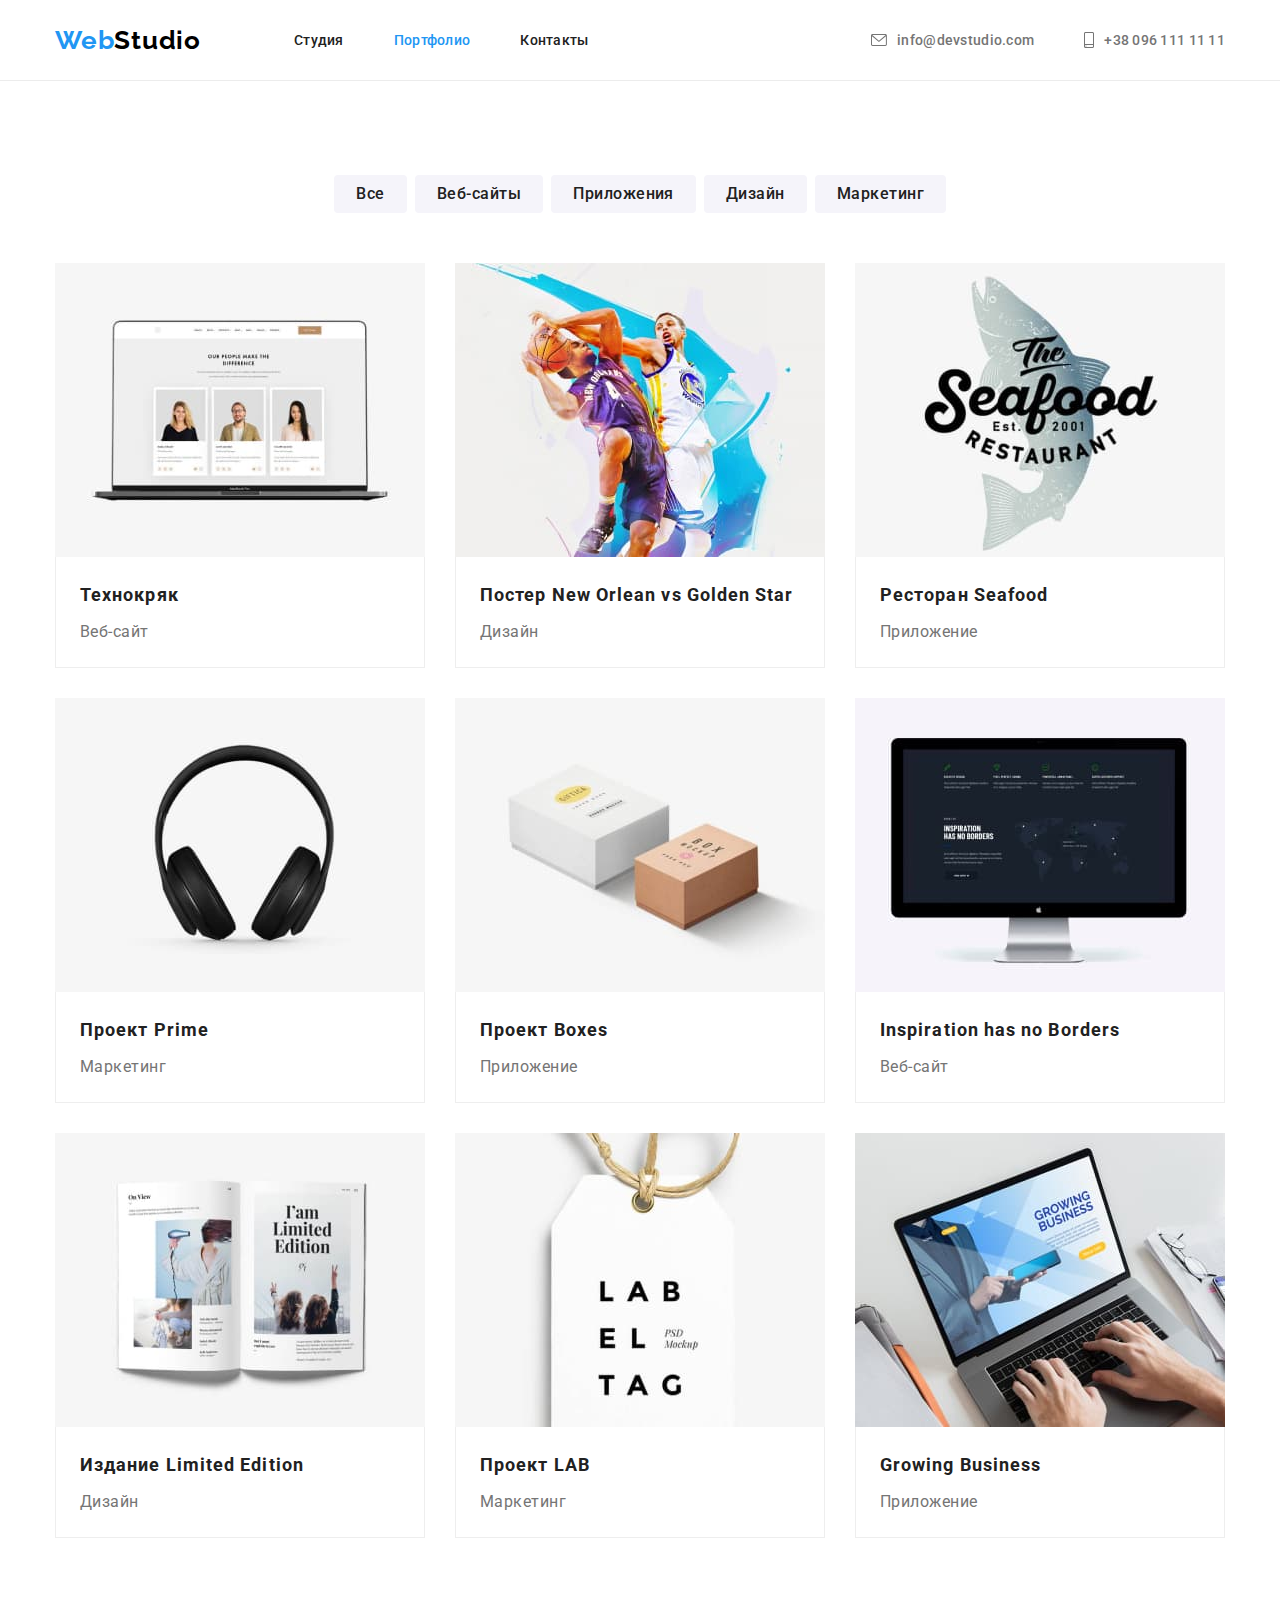
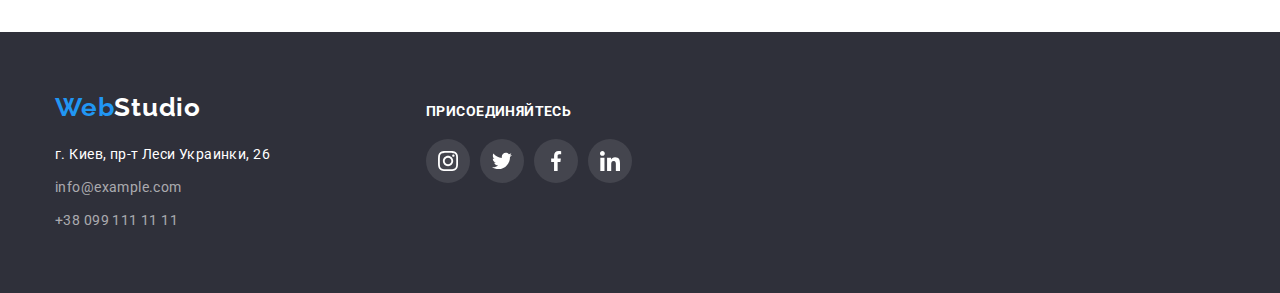
==== portfolio.html @ 88329f33 "клонрует предыдущую работу" ====
<!DOCTYPE html>
<html lang="ru">
  <head>
    <meta charset="UTF-8" />
    <meta name="viewport" content="width=device-width, initial-scale=1.0" />
    <title>WebStudio</title>
    <link rel="preconnect" href="https://fonts.gstatic.com" />
    <link
      rel="stylesheet"
      href="https://cdnjs.cloudflare.com/ajax/libs/modern-normalize/1.0.0/modern-normalize.min.css"
    />
    <link
      href="https://fonts.googleapis.com/css2?family=Raleway:wght@700&family=Roboto:wght@400;500;700;900&display=swap"
      rel="stylesheet"
    />
    <link rel="stylesheet" href="./css/styles.css" />
  </head>
  <body>
      <header class="header">
      <div class="container">
        <nav class="header-nav">
          <a
            class="link logo logo-header"
            href="index.html"
            aria-label="логотип сайта"
            ><span class="logo-accent">Web</span>Studio
          </a>
          <ul class="list header-nav-list">
            <li class="header-nav-item">
              <a class="link header-nav-link " href="index.html"
                >Студия</a
              >
            </li>
            <li class="header-nav-item">
              <a class="link header-nav-link current" href="portfolio.html"
                >Портфолио</a
              >
            </li>
            <li class="header-nav-item">
              <a class="link header-nav-link" href="#">Контакты</a>
            </li>
          </ul>
        </nav>
        <address class="header-address-wrapper">
          <a class="link header-address" href="mailto:info@devstudio.com">
            <svg class="header-icon" width="16" height="12">
              <use href="./images/sprite.svg#icon-envelope"></use>
            </svg>
            info@devstudio.com
          </a>
          <a class="link header-address" href="tel:+380961111111">
            <svg class="header-icon" width="10" height="16">
              <use href="./images/sprite.svg#icon-smartphone"></use>
            </svg>
            +38 096 111 11 11</a
          >
        </address>
      </div>
    </header>

    <main>
      <section class="portfolio">
        <div class="container">
          <!-- скрытый заголовок компании -->
          <h1 class="visually-hidden">Портфолио компании</h1>
          <ul class="list portfolio-list-btn">
            <li class="portfolio-item-btn">
              <button class="portfolio-btn" type="button">Все</button>
            </li>
            <li class="portfolio-item-btn">
              <button class="portfolio-btn" type="button">Веб-сайты</button>
            </li>
            <li class="portfolio-item-btn">
              <button class="portfolio-btn" type="button">Приложения</button>
            </li>
            <li class="portfolio-item-btn">
              <button class="portfolio-btn" type="button">Дизайн</button>
            </li>
            <li class="portfolio-item-btn">
              <button class="portfolio-btn" type="button">Маркетинг</button>
            </li>
          </ul>
          <ul class="list portfolio-list-cards">
            <li class="portfolio-item-card">
              <a class="link portfolio-link-card" href="#"
                ><img
                  src="./images/portfolio/portfolio-img-1.jpg"
                  alt="рабочий пример"
                  width="370"
                  height="294"
                />
               <div class="wrapper-card-description">
                  <h2 class="portfolio-title">Технокряк</h2>
                <p class="portfolio-text">Веб-сайт</p></a>
               </div>
              
            </li>
            <li class="portfolio-item-card">
              <a class="link portfolio-link-card" href="#"
                ><img
                  src="./images/portfolio/portfolio-img-2.jpg"
                  alt="рабочий пример"
                  width="370"
                  height="294"
                />
                <div class="wrapper-card-description"> <h2 class="portfolio-title">Постер New Orlean vs Golden Star
                </h2>
                <p class="portfolio-text">Дизайн</p></a
              ></div>
      
               
            </li>
            <li class="portfolio-item-card">
              <a class="link portfolio-link-card" href="#"
                ><img
                  src="./images/portfolio/portfolio-img-3.jpg"
                  alt="рабочий пример"
                  width="370"
                  height="294"
                />
                <div class="wrapper-card-description">
                   <h2 class="portfolio-title">Ресторан Seafood</h2>
                <p class="portfolio-text">Приложение</p></a
              >
                </div>
               
            </li>
            <li class="portfolio-item-card">
              <a class="link portfolio-link-card" href="#"
                ><img
                  src="./images/portfolio/portfolio-img-4.jpg"
                  alt="рабочий пример"
                  width="370"
                  height="294"
                />
                <div class="wrapper-card-description">
                   <h2 class="portfolio-title">Проект Prime</h2>
                <p class="portfolio-text">Маркетинг</p></a
              >
                </div>
               
            </li>
            <li class="portfolio-item-card">
              <a class="link portfolio-link-card" href="#"
                ><img
                  src="./images/portfolio/portfolio-img-5.jpg"
                  alt="рабочий пример"
                  width="370"
                  height="294"
                />
                <div class="wrapper-card-description">
                   <h2 class="portfolio-title">Проект Boxes</h2>
                <p class="portfolio-text">Приложение</p></a
              >
                </div>
               
            </li>
            <li class="portfolio-item-card">
              <a class="link portfolio-link-card" href="#"
                ><img
                  src="./images/portfolio/portfolio-img-6.jpg"
                  alt="рабочий пример"
                  width="370"
                  height="294"
                />
                <div class="wrapper-card-description"> <h2 class="portfolio-title" lang="en">
                  Inspiration has no Borders
                </h2>
                <p class="portfolio-text">Веб-сайт</p></a
              ></div>
               
            </li>
            <li class="portfolio-item-card">
              <a class="link portfolio-link-card" href="#"
                ><img
                  src="./images/portfolio/portfolio-img-7.jpg"
                  alt="рабочий пример"
                  width="370"
                  height="294"
                />
                <div class="wrapper-card-description">
                   <h2 class="portfolio-title">Издание Limited Edition</h2>
                <p class="portfolio-text">Дизайн</p></a
              >
                </div>
               
            </li>
            <li class="portfolio-item-card">
              <a class="link portfolio-link-card" href="#"
                ><img
                  src="./images/portfolio/portfolio-img-8.jpg"
                  alt="рабочий пример"
                  width="370"
                  height="294"
                />
                <div class="wrapper-card-description">
                   <h2 class="portfolio-title">Проект LAB</h2>
                <p class="portfolio-text">Маркетинг</p></a
              >
                </div>
               
            </li>
            <li class="portfolio-item-card">
              <a class="link portfolio-link-card" href="#"
                ><img
                  src="./images/portfolio/portfolio-img-9.jpg"
                  alt="рабочий пример"
                  width="370"
                  height="294"
                />
                <div class="wrapper-card-description"> <h2 class="portfolio-title" lang="en">Growing Business</h2>
                <p class="portfolio-text">Приложение</p></a
              ></div>
               
            </li>
          </ul>
        </div>
      </section>
    </main>
 <footer class="footer">
      <div class="container">
        <div class="footer-wrapper">
          <div class="footer-address-wrapper">
            <a
              class="link logo logo-footer f"
              href="index.html"
              aria-label="логотип сайта"
              ><span class="logo-accent">Web</span>Studio</a
            >

            <address>
              <p class="footer-text-address">г. Киев, пр-т Леси Украинки, 26</p>
              <a class="link footer-address" href="mailto:info@example.com"
                >info@example.com</a
              >
              <a class="link footer-address" href="tel:+380991111111"
                >+38 099 111 11 11</a
              >
            </address>
          </div>
          <div class="footer-social-wrapper">
            <b class="call-to-action">присоединяйтесь</b>
            <ul class="list footer-social-list">
              <li class="footer-social-item">
                <a class="footer-social-link" href="" aria-label="instagram">
                  <span class="visually-hidden">instagram</span>
                  <svg class="icon-footer" width="20" height="20">
                    <use href="./images/sprite.svg#icon-instagram"></use>
                  </svg>
                </a>
              </li>
              <li class="footer-social-item">
                <a class="footer-social-link" href="" aria-label="twitter">
                   <span class="visually-hidden">twitter</span>
                  <svg class="icon-footer" width="20" height="20">
                    <use href="./images/sprite.svg#icon-twitter"></use>
                  </svg>
                </a>
              </li>
              <li class="footer-social-item">
                <a class="footer-social-link" href="" aria-label="facebook">
                   <span class="visually-hidden">facebook</span>
                  <svg class="icon-footer" width="20" height="20">
                    <use href="./images/sprite.svg#icon-facebook"></use>
                  </svg>
                </a>
              </li>
              <li class="footer-social-item">
                <a class="footer-social-link" href="" aria-label="linkedin">
                   <span class="visually-hidden">linkedin</span>
                  <svg class="icon-footer" width="20" height="20">
                    <use href="./images/sprite.svg#icon-linkedin"></use>
                  </svg>
                </a>
              </li>
            </ul>
          </div>
        </div>
      </div>
    </footer>
    </body>
</html>
---- css/styles.css ----
:root {
  --primary-text-color: #757575;
  --primary-title-color: #212121;
  --white-text-color: #ffffff;
  --accent-color: #2196f3;
  --black-logo-color: #000000;
  --white-logo-color: #ffffff;
  --primary-bg-color: #2f303a;
  --white-bg-color: #ffffff;
  --accent-bg-color: #f5f4fa;
  --accent-bg-button: #f5f4fa;
  --footer-text-accent: rgba(255, 255, 255, 0.6);
  --primary-icon-fill: #afb1b8;
}

body {
  font-family: Roboto, sans-serif;
  font-style: normal;
  background-color: var(--white-bg-color);
  color: var(--primary-text-color);
}

h1,
h2,
h3,
h4,
h5,
h6 {
  margin: 0;
}

ul,
ol {
  margin: 0;
  padding: 0;
}

p {
  margin: 0;
}

img {
  display: block;
  max-width: 100%;
  height: auto;
}

.list {
  list-style-type: none; /* Убираем маркеры */
}

.link {
  text-decoration: none;
  font-style: normal;
}
/* =============== COMPONENTS ===============*/
.container {
  width: 1200px;
  padding: 0 15px;
  margin: 0 auto;
}

.visually-hidden {
  position: absolute;
  width: 1px;
  height: 1px;
  margin: -1px;
  border: 0;
  padding: 0;

  white-space: nowrap;
  clip-path: inset(100%);
  clip: rect(0 0 0 0);
  overflow: hidden;
}

.logo-accent {
  font-family: Raleway, sans-serif;
  font-weight: 700;
  font-size: 26px;
  line-height: 0.838;
  letter-spacing: 0.03em;
  color: var(--accent-color);
}
.logo {
  font-family: Raleway;
  font-weight: 700;
  font-size: 26px;
  line-height: 1.192;
  letter-spacing: 0.03em;
}

.section-title {
  margin-bottom: 50px;

  font-weight: 700;
  font-size: 36px;
  line-height: 1.166;
  text-align: center;
  letter-spacing: 0.03em;
  color: var(--primary-title-color);
}

/* =============== END COMPONENTS ===============*/

/* =============== HEADER ===============*/

.header .container {
  display: flex;
  align-items: center;
  justify-content: space-between;
}

.header-nav {
  display: flex;
  align-items: center;
}

.header-nav-list {
  display: flex;
  align-items: center;
}

.header {
  border-bottom: 1px solid #ececec;
}

.logo-header {
  display: block;
  padding-top: 24px;
  padding-bottom: 24px;
  margin-right: 93px;

  color: var(--black-logo-color);
}

.header-nav-item:not(:last-child) {
  margin-right: 50px;
}

.header-address:not(:last-child) {
  margin-right: 50px;
}

.header-address {
  display: inline-block;
  padding-top: 32px;
  padding-bottom: 32px;
}

.header-nav-link {
  display: block;
  padding-top: 32px;
  padding-bottom: 32px;

  font-weight: 500;
  font-size: 14px;
  line-height: 1.142;
  letter-spacing: 0.02em;
  color: var(--primary-title-color);
}

.current,
.header-nav-link:hover,
.header-nav-link:focus {
  color: var(--accent-color);
}

.header-address {
  display: flex;
  align-items: center;
  justify-content: center;

  font-weight: 500;
  font-size: 14px;
  line-height: 1.142;
  letter-spacing: 0.02em;
  color: var(--primary-text-color);
}

.header-address:hover,
.header-address:focus {
  color: var(--accent-color);
}

.header-address:hover .header-icon,
.header-address:focus .header-icon {
  fill: var(--accent-color);
}

.header-icon {
  margin-right: 10px;

  fill: var(--primary-text-color);
  cursor: pointer;
}

.header-address-wrapper {
  display: flex;
  align-items: center;
  justify-content: center;
}

/* =============== END HEADER ===============*/

/* =============== HERO ===============*/
.hero {
  min-height: 600px;
  max-width: 1600px;
  margin: 0 auto;
  padding-bottom: 200px;
  padding-top: 200px;

  background-color: var(--primary-bg-color);
  background-image: linear-gradient(
      rgba(47, 48, 58, 0.4),
      rgba(47, 48, 58, 0.4)
    ),
    url(../images/hero/hero.jpg);
  background-repeat: no-repeat;
  background-size: cover;

  text-align: center;
}

.hero-title {
  max-width: 696px;
  margin-bottom: 30px;
  margin-left: auto;
  margin-right: auto;

  font-weight: 900;
  font-size: 44px;
  line-height: 1.363;
  text-align: center;
  letter-spacing: 0.06em;
  text-transform: uppercase;
  color: var(--white-text-color);
}

.hero-btn {
  min-width: 200px;
  padding: 10px 32px 10px 32px;
  border-radius: 4px;
  border: none;

  box-shadow: 0px 4px 4px rgba(0, 0, 0, 0.15);
  font-family: Roboto, sans-serif;
  font-weight: 700;
  font-size: 16px;
  line-height: 1.875;
  letter-spacing: 0.06em;
  color: var(--white-text-color);
  background-color: var(--accent-color);

  cursor: pointer;
}

/* =============== END HERO ===============*/

/* =============== SECTION BENEFITS ===============*/
.benefits {
  padding-bottom: 94px;
  padding-top: 94px;
}
.benefits-list {
  display: flex;
  justify-content: space-between;
}

.benefits-item:not(:last-child) {
  margin-right: 30px;
}

.benefits-title {
  margin-bottom: 10px;

  font-weight: 700;
  font-size: 14px;
  line-height: 1.142;
  letter-spacing: 0.03em;
  text-transform: uppercase;
  color: var(--primary-title-color);
}

.benefits-text {
  min-width: 270px;
  font-size: 14px;
  font-weight: 400;
  line-height: 1.714;
  letter-spacing: 0.03em;
}

.benefits-icon {
  padding: 25px 100px 25px 100px;
  margin-bottom: 30px;
  background-color: var(--accent-bg-color);
}
/* =============== END SECTION BENEFITS ===============*/

/* =============== SECTION SERVICES ===============*/

.list-services {
  display: flex;
  justify-content: space-between;
}

.services {
  padding-bottom: 94px;
}
/* =============== END SECTION SERVICES ===============*/

/* =============== SECTION TEAM ===============*/
.team {
  padding-bottom: 94px;
  padding-top: 94px;

  background-color: var(--accent-bg-color);
}

.team-list {
  display: flex;
  justify-content: space-between;
}

.team-img {
  margin-bottom: 30px;
}

.team-item {
  box-shadow: 0px 1px 3px rgba(0, 0, 0, 0.12), 0px 1px 1px rgba(0, 0, 0, 0.14),
    0px 2px 1px rgba(0, 0, 0, 0.2);
  border-radius: 0px 0px 4px 4px;
  background-color: var(--white-bg-color);
  padding-bottom: 30px;
}

.team-title {
  margin-bottom: 10px;
  text-align: center;

  font-weight: 500;
  font-size: 16px;
  line-height: 1.187;
  letter-spacing: 0.03em;
  color: var(--primary-title-color);
}

.team-text {
  margin-bottom: 16px;

  text-align: center;
  font-weight: 400;
  font-size: 16px;
  line-height: 1.187;
  letter-spacing: 0.03em;
}
.team-social-list {
  display: flex;
  align-items: center;
  justify-content: center;
}

.team-social-list-link {
  display: flex;
  justify-content: center;
  align-items: center;
  height: 44px;
  width: 44px;
  border-radius: 50%;
}

.team-social-list-link:hover,
.team-social-list-link:focus {
  background-color: var(--accent-color);
}

.team-social-list-link:hover .icon-team,
.team-social-list-link:focus .icon-team {
  fill: var(--white-text-color);
}

.team-social-item:not(:last-child) {
  margin-right: 10px;
}

.icon-team {
  fill: var(--primary-icon-fill);
}
/* =============== END SECTION TEAM ===============*/

/* =============== SECTION CLIENTS ===============*/

.clients {
  padding-top: 94px;
  padding-bottom: 94px;
}

.clients-list {
  display: flex;
  align-items: center;
  justify-content: space-between;
}

.clients-list-item {
  display: flex;
  justify-content: center;
  text-align: center;
}

.clients-list-link {
  display: flex;
  width: 170px;
  height: 90px;

  border: 1px solid #afb1b8;
  border-radius: 4px;
}
.clients-list-link:hover,
.clients-list-link:focus {
  border-color: var(--accent-color);
}

.icon-services {
  fill: var(--primary-icon-fill);
  margin: auto;
}

.clients-list-link:hover .icon-services,
.clients-list-link:focus .icon-services {
  fill: var(--accent-color);
}

/* =============== END SECTION CLIENTS ===============*/

/* =============== FOOTER ===============*/

.footer {
  padding-top: 60px;
  padding-bottom: 60px;

  background-color: var(--primary-bg-color);
}

.logo-footer {
  color: var(--white-logo-color);
}

.footer-text-address {
  margin-bottom: 9px;

  font-weight: 400;
  font-size: 14px;
  line-height: 1.714;
  letter-spacing: 0.03em;
  font-style: normal;
  color: var(--white-text-color);
}

.footer-address:not(:last-child) {
  margin-bottom: 9px;
}

.footer-address {
  display: block;
  font-weight: 400;
  font-size: 14px;
  line-height: 1.714;
  letter-spacing: 0.03em;
  color: var(--footer-text-accent);
}

.call-to-action {
  color: var(--white-text-color);
  font-weight: 700;
  font-size: 14px;
  line-height: 1.142;
  letter-spacing: 0.03em;
  text-transform: uppercase;
  display: inline-block;
  margin-bottom: 20px;
}
.footer-wrapper {
  display: flex;
  align-items: baseline;
}

.footer-social-link {
  display: flex;
  justify-content: center;
  align-items: center;
  width: 44px;
  height: 44px;
  background-color: rgba(255, 255, 255, 0.1);
  border-radius: 50%;
}

.footer-social-item:not(:last-child) {
  margin-right: 10px;
}

.footer-social-link:hover,
.footer-social-link:focus {
  background-color: var(--accent-color);
}

.footer-social-item {
  display: flex;
}

.footer-social-list {
  display: flex;
  align-items: center;
  justify-content: center;
}

.footer-address-wrapper {
  margin-right: 156px;
}

.icon-footer {
  fill: var(--white-text-color);
}

/* =============== END FOOTER ===============*/

/* =============== PORTFOLIO SECTION ===============*/
.portfolio {
  padding-top: 94px;
  padding-bottom: 94px;
}
.portfolio-list-btn {
  display: flex;
  justify-content: center;
  margin-bottom: 50px;
}
.portfolio-item-btn:not(:last-child) {
  margin-right: 8px;
}

.portfolio-list-cards {
  display: flex;
  flex-wrap: wrap;
  margin: -15px;
}
.portfolio-item-card {
  margin: 15px;
  width: calc((100% - 90px) / 3);
  /* width: calc((100% - 60px) / 3); техника 2 если нужен фон */
  /* .portfolio-item-card:not(:nth-child(3n)) {
  margin-right: 30px;
.portfolio-item-card:not(:nth-last-child(-n + 3)) {
  margin-bottom: 30px;
} техника 2 если нужен фон */
}

.portfolio-item-card:hover {
  box-shadow: 0px 1px 1px rgba(0, 0, 0, 0.12), 0px 4px 4px rgba(0, 0, 0, 0.06),
    1px 4px 6px rgba(0, 0, 0, 0.16);
}

.portfolio-btn {
  min-width: 73px;
  padding: 6px 22px 6px 22px;
  border: none;

  cursor: pointer;

  border-radius: 4px;

  font-family: Roboto;
  font-style: normal;
  font-weight: 500;
  font-size: 16px;
  line-height: 1.625;
  letter-spacing: 0.03em;
  color: var(--primary-title-color);
  background-color: var(--accent-bg-button);
}

.portfolio-btn:hover {
  box-shadow: 0px 3px 1px rgba(0, 0, 0, 0.1), 0px 1px 2px rgba(0, 0, 0, 0.08),
    0px 2px 2px rgba(0, 0, 0, 0.12);
}

.portfolio-btn:hover,
.portfolio-btn:focus {
  background-color: var(--accent-color);
  color: var(--white-text-color);
}

.portfolio-title {
  margin-bottom: 4px;

  font-weight: 700;
  font-size: 18px;
  line-height: 2;
  letter-spacing: 0.06em;
  color: var(--primary-title-color);
}

.portfolio-text {
  font-weight: 400;
  font-size: 16px;
  line-height: 1.875;
  letter-spacing: 0.03em;
  color: var(--primary-text-color);
}

.wrapper-card-description {
  border-left: 1px solid #eeeeee;
  border-right: 1px solid #eeeeee;
  border-bottom: 1px solid #eeeeee;
  padding: 20px 24px 20px 24px;
}
.logo-footer {
  margin-bottom: 20px;
  display: block;
}

/* =============== END PORTFOLIO SECTION ===============*/
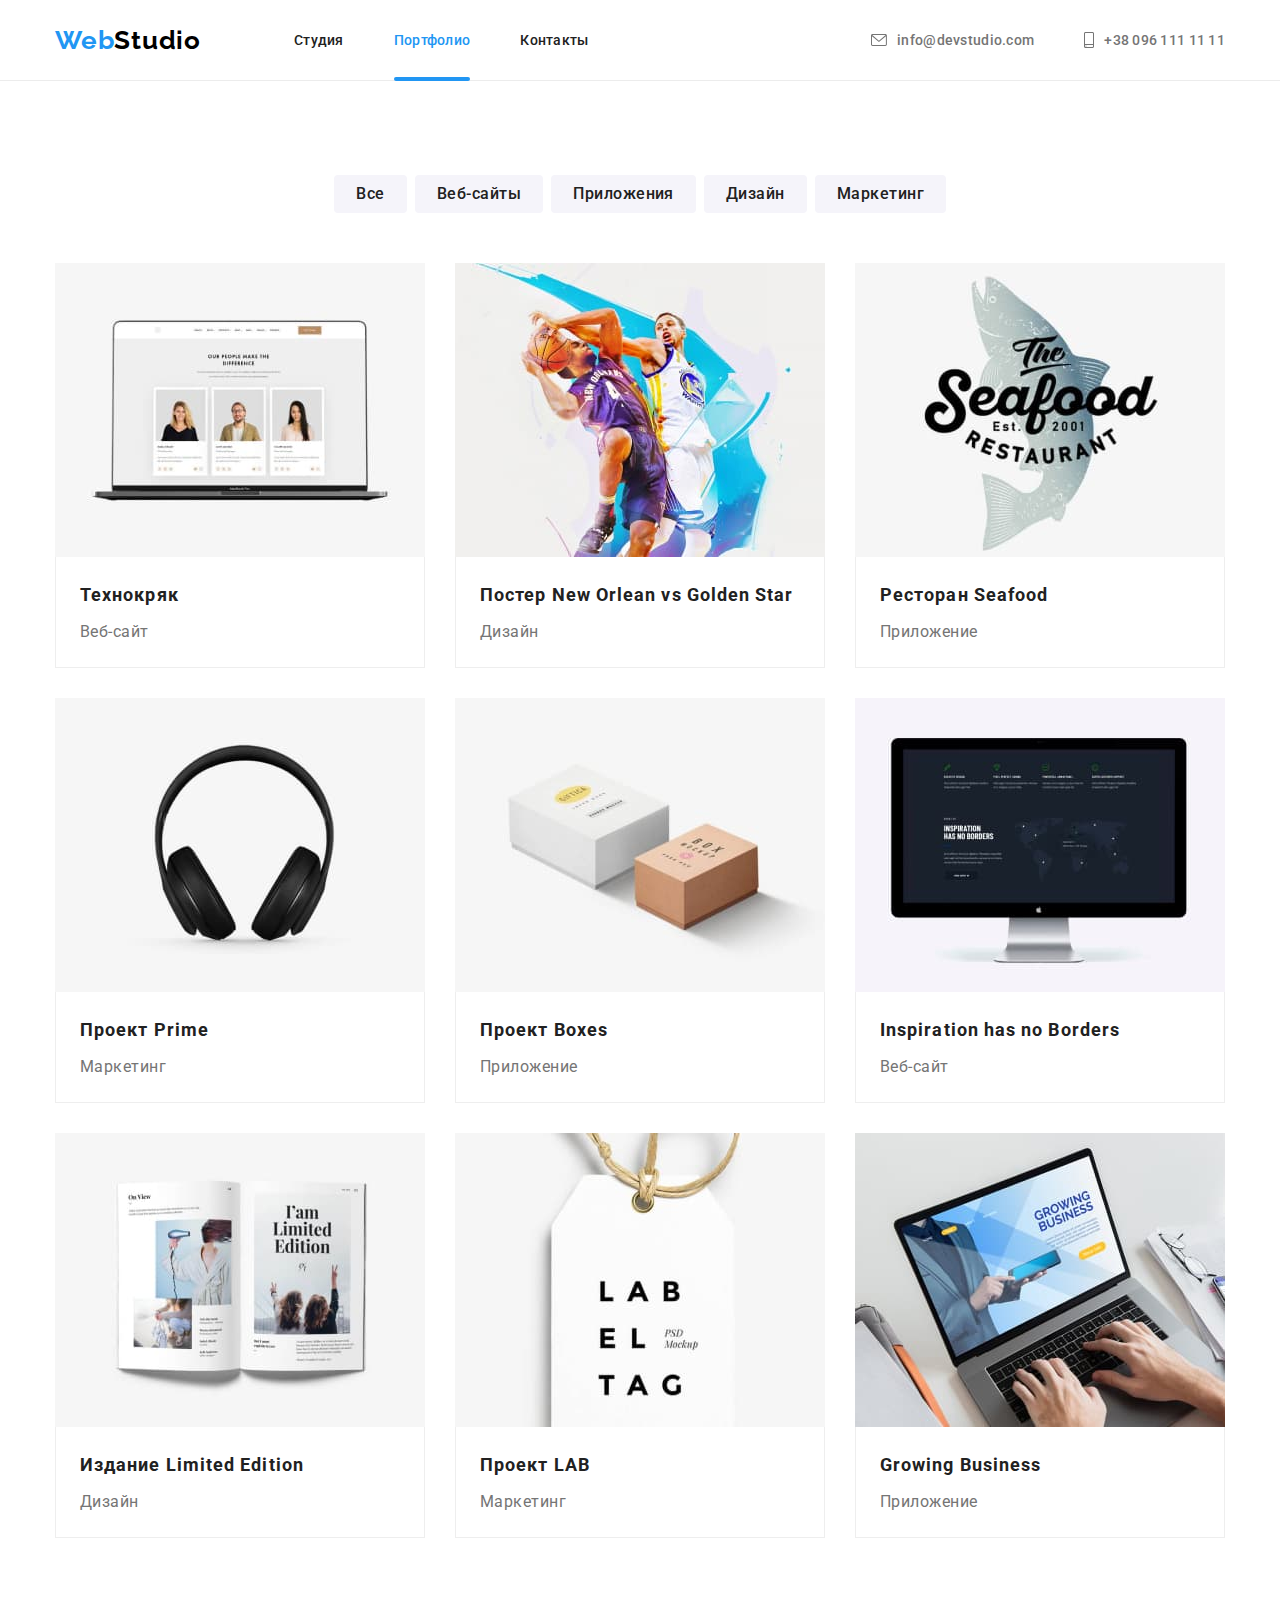
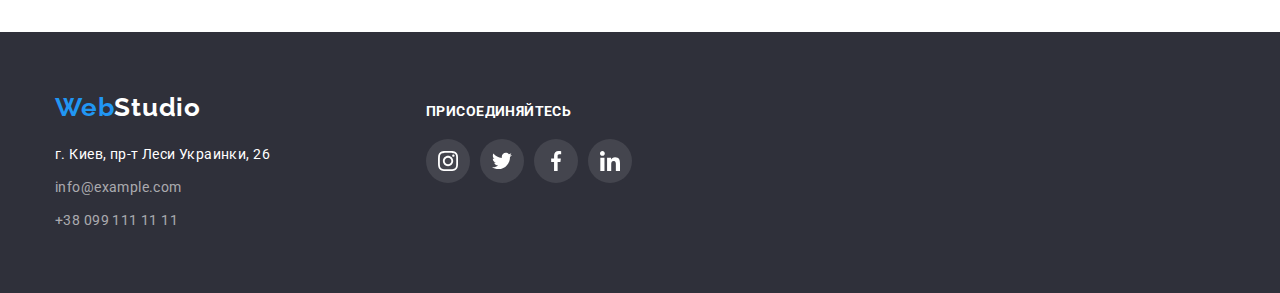
==== commit 7f1facb0: "вносит правку:вешает ховер и фокус на ссылку а не на тег li" ====
--- a/portfolio.html
+++ b/portfolio.html
@@ -16,7 +16,7 @@
     <link rel="stylesheet" href="./css/styles.css" />
   </head>
   <body>
-      <header class="header">
+    <header class="header">
       <div class="container">
         <nav class="header-nav">
           <a
@@ -27,9 +27,7 @@
           </a>
           <ul class="list header-nav-list">
             <li class="header-nav-item">
-              <a class="link header-nav-link " href="index.html"
-                >Студия</a
-              >
+              <a class="link header-nav-link" href="index.html">Студия</a>
             </li>
             <li class="header-nav-item">
               <a class="link header-nav-link current" href="portfolio.html"
@@ -82,18 +80,18 @@
           </ul>
           <ul class="list portfolio-list-cards">
             <li class="portfolio-item-card">
-              <a class="link portfolio-link-card" href="#"
+              <a class="link portfolio-link-card" href="/"
                 ><img
                   src="./images/portfolio/portfolio-img-1.jpg"
                   alt="рабочий пример"
                   width="370"
                   height="294"
                 />
-               <div class="wrapper-card-description">
+                <div class="wrapper-card-description">
                   <h2 class="portfolio-title">Технокряк</h2>
-                <p class="portfolio-text">Веб-сайт</p></a>
-               </div>
-              
+                  <p class="portfolio-text">Веб-сайт</p>
+                </div>
+              </a>
             </li>
             <li class="portfolio-item-card">
               <a class="link portfolio-link-card" href="#"
@@ -103,12 +101,13 @@
                   width="370"
                   height="294"
                 />
-                <div class="wrapper-card-description"> <h2 class="portfolio-title">Постер New Orlean vs Golden Star
-                </h2>
-                <p class="portfolio-text">Дизайн</p></a
-              ></div>
-      
-               
+                <div class="wrapper-card-description">
+                  <h2 class="portfolio-title">
+                    Постер New Orlean vs Golden Star
+                  </h2>
+                  <p class="portfolio-text">Дизайн</p>
+                </div>
+              </a>
             </li>
             <li class="portfolio-item-card">
               <a class="link portfolio-link-card" href="#"
@@ -119,11 +118,10 @@
                   height="294"
                 />
                 <div class="wrapper-card-description">
-                   <h2 class="portfolio-title">Ресторан Seafood</h2>
-                <p class="portfolio-text">Приложение</p></a
-              >
-                </div>
-               
+                  <h2 class="portfolio-title">Ресторан Seafood</h2>
+                  <p class="portfolio-text">Приложение</p>
+                </div>
+              </a>
             </li>
             <li class="portfolio-item-card">
               <a class="link portfolio-link-card" href="#"
@@ -134,11 +132,10 @@
                   height="294"
                 />
                 <div class="wrapper-card-description">
-                   <h2 class="portfolio-title">Проект Prime</h2>
-                <p class="portfolio-text">Маркетинг</p></a
-              >
-                </div>
-               
+                  <h2 class="portfolio-title">Проект Prime</h2>
+                  <p class="portfolio-text">Маркетинг</p>
+                </div></a
+              >
             </li>
             <li class="portfolio-item-card">
               <a class="link portfolio-link-card" href="#"
@@ -149,11 +146,10 @@
                   height="294"
                 />
                 <div class="wrapper-card-description">
-                   <h2 class="portfolio-title">Проект Boxes</h2>
-                <p class="portfolio-text">Приложение</p></a
-              >
-                </div>
-               
+                  <h2 class="portfolio-title">Проект Boxes</h2>
+                  <p class="portfolio-text">Приложение</p>
+                </div></a
+              >
             </li>
             <li class="portfolio-item-card">
               <a class="link portfolio-link-card" href="#"
@@ -163,12 +159,13 @@
                   width="370"
                   height="294"
                 />
-                <div class="wrapper-card-description"> <h2 class="portfolio-title" lang="en">
-                  Inspiration has no Borders
-                </h2>
-                <p class="portfolio-text">Веб-сайт</p></a
-              ></div>
-               
+                <div class="wrapper-card-description">
+                  <h2 class="portfolio-title" lang="en">
+                    Inspiration has no Borders
+                  </h2>
+                  <p class="portfolio-text">Веб-сайт</p>
+                </div></a
+              >
             </li>
             <li class="portfolio-item-card">
               <a class="link portfolio-link-card" href="#"
@@ -179,11 +176,10 @@
                   height="294"
                 />
                 <div class="wrapper-card-description">
-                   <h2 class="portfolio-title">Издание Limited Edition</h2>
-                <p class="portfolio-text">Дизайн</p></a
-              >
-                </div>
-               
+                  <h2 class="portfolio-title">Издание Limited Edition</h2>
+                  <p class="portfolio-text">Дизайн</p>
+                </div></a
+              >
             </li>
             <li class="portfolio-item-card">
               <a class="link portfolio-link-card" href="#"
@@ -194,11 +190,10 @@
                   height="294"
                 />
                 <div class="wrapper-card-description">
-                   <h2 class="portfolio-title">Проект LAB</h2>
-                <p class="portfolio-text">Маркетинг</p></a
-              >
-                </div>
-               
+                  <h2 class="portfolio-title">Проект LAB</h2>
+                  <p class="portfolio-text">Маркетинг</p>
+                </div>
+              </a>
             </li>
             <li class="portfolio-item-card">
               <a class="link portfolio-link-card" href="#"
@@ -208,16 +203,17 @@
                   width="370"
                   height="294"
                 />
-                <div class="wrapper-card-description"> <h2 class="portfolio-title" lang="en">Growing Business</h2>
-                <p class="portfolio-text">Приложение</p></a
-              ></div>
-               
+                <div class="wrapper-card-description">
+                  <h2 class="portfolio-title" lang="en">Growing Business</h2>
+                  <p class="portfolio-text">Приложение</p>
+                </div>
+              </a>
             </li>
           </ul>
         </div>
       </section>
     </main>
- <footer class="footer">
+    <footer class="footer">
       <div class="container">
         <div class="footer-wrapper">
           <div class="footer-address-wrapper">
@@ -251,7 +247,7 @@
               </li>
               <li class="footer-social-item">
                 <a class="footer-social-link" href="" aria-label="twitter">
-                   <span class="visually-hidden">twitter</span>
+                  <span class="visually-hidden">twitter</span>
                   <svg class="icon-footer" width="20" height="20">
                     <use href="./images/sprite.svg#icon-twitter"></use>
                   </svg>
@@ -259,7 +255,7 @@
               </li>
               <li class="footer-social-item">
                 <a class="footer-social-link" href="" aria-label="facebook">
-                   <span class="visually-hidden">facebook</span>
+                  <span class="visually-hidden">facebook</span>
                   <svg class="icon-footer" width="20" height="20">
                     <use href="./images/sprite.svg#icon-facebook"></use>
                   </svg>
@@ -267,7 +263,7 @@
               </li>
               <li class="footer-social-item">
                 <a class="footer-social-link" href="" aria-label="linkedin">
-                   <span class="visually-hidden">linkedin</span>
+                  <span class="visually-hidden">linkedin</span>
                   <svg class="icon-footer" width="20" height="20">
                     <use href="./images/sprite.svg#icon-linkedin"></use>
                   </svg>
@@ -278,5 +274,5 @@
         </div>
       </div>
     </footer>
-    </body>
+  </body>
 </html>
--- a/css/styles.css
+++ b/css/styles.css
@@ -11,6 +11,8 @@
   --accent-bg-button: #f5f4fa;
   --footer-text-accent: rgba(255, 255, 255, 0.6);
   --primary-icon-fill: #afb1b8;
+  --timing-function: cubic-bezier(0.4, 0, 0.2, 1);
+  --timing-duration: 1250ms;
 }
 
 body {
@@ -52,6 +54,7 @@
 .link {
   text-decoration: none;
   font-style: normal;
+  
 }
 /* =============== COMPONENTS ===============*/
 .container {
@@ -101,6 +104,21 @@
   color: var(--primary-title-color);
 }
 
+/* общие css переходы для всех классов в index у которых есть ховер и фокус  */
+.header-nav-link,
+.header-address,
+.header-icon,
+.team-social-list-link,
+.icon-team,
+.icon-services,
+.clients-list-link,
+.footer-social-link {
+  transition: color var(--timing-duration) var(--timing-function),
+    fill var(--timing-duration) var(--timing-function),
+    background-color var(--timing-duration) var(--timing-function),
+    border-color var(--timing-duration) var(--timing-function);
+}
+
 /* =============== END COMPONENTS ===============*/
 
 /* =============== HEADER ===============*/
@@ -149,6 +167,8 @@
 }
 
 .header-nav-link {
+  position: relative;
+
   display: block;
   padding-top: 32px;
   padding-bottom: 32px;
@@ -164,6 +184,20 @@
 .header-nav-link:hover,
 .header-nav-link:focus {
   color: var(--accent-color);
+}
+
+.current::after {
+  position: absolute;
+  left: 0;
+  bottom: -1px;
+
+  content: '';
+
+  background-color: var(--accent-color);
+
+  width: 100%;
+  height: 4px;
+  border-radius: 2px;
 }
 
 .header-address {
@@ -256,6 +290,55 @@
   cursor: pointer;
 }
 
+.backdrop {
+  position: fixed;
+  top: 0;
+  left: 0;
+
+  width: 100%;
+  height: 100%;
+
+  background-color: rgba(0, 0, 0, 0.2);
+
+  transition: opacity var(--timing-duration) var(--timing-function);
+}
+
+.modal {
+  position: absolute;
+  top: 50%;
+  left: 50%;
+  transform: translate(-50%, -50%);
+
+  min-height: 581px;
+  min-width: 528px;
+  border-radius: 4px;
+
+  background-color: rgba(255, 255, 255, 1);
+  box-shadow: 0px 1px 3px rgba(0, 0, 0, 0.12), 0px 1px 1px rgba(0, 0, 0, 0.14),
+    0px 2px 1px rgba(0, 0, 0, 0.2);
+}
+
+.modal-button {
+  position: absolute;
+  right: 8px;
+  top: 8px;
+
+  width: 30px;
+  height: 30px;
+  border: 1px solid rgba(0, 0, 0, 0.1);
+  border-radius: 50%;
+  padding: 6px;
+
+  background-color: var(--white-bg-color);
+  cursor: pointer;
+}
+
+.backdrop.is-hidden {
+  opacity: 0;
+  pointer-events: none;
+  visibility: hidden;
+}
+
 /* =============== END HERO ===============*/
 
 /* =============== SECTION BENEFITS ===============*/
@@ -308,6 +391,29 @@
 .services {
   padding-bottom: 94px;
 }
+
+.services-thumb {
+  position: relative;
+}
+
+.services-title {
+  position: absolute;
+  bottom: 0;
+  left: 0;
+  width: 100%;
+
+  padding: 27px 0;
+  text-align: center;
+
+  background: rgba(47, 48, 58, 0.8);
+
+  font-weight: 700;
+  font-size: 14px;
+  line-height: 1.142;
+  letter-spacing: 0.03em;
+  text-transform: uppercase;
+  color: var(--white-text-color);
+}
 /* =============== END SECTION SERVICES ===============*/
 
 /* =============== SECTION TEAM ===============*/
@@ -326,6 +432,8 @@
 .team-img {
   margin-bottom: 30px;
 }
+
+
 
 .team-item {
   box-shadow: 0px 1px 3px rgba(0, 0, 0, 0.12), 0px 1px 1px rgba(0, 0, 0, 0.14),
@@ -372,7 +480,7 @@
 
 .team-social-list-link:hover,
 .team-social-list-link:focus {
-  background-color: var(--accent-color);
+  background-color: var(--accent-color);$$
 }
 
 .team-social-list-link:hover .icon-team,
@@ -548,13 +656,16 @@
   width: calc((100% - 90px) / 3);
   /* width: calc((100% - 60px) / 3); техника 2 если нужен фон */
   /* .portfolio-item-card:not(:nth-child(3n)) {
-  margin-right: 30px;
+  margin-right: 30px;}
 .portfolio-item-card:not(:nth-last-child(-n + 3)) {
   margin-bottom: 30px;
-} техника 2 если нужен фон */
-}
-
-.portfolio-item-card:hover {
+}  */
+
+}
+.portfolio-link-card:hover,
+.portfolio-link-card:focus
+ {
+   display: inline-block;
   box-shadow: 0px 1px 1px rgba(0, 0, 0, 0.12), 0px 4px 4px rgba(0, 0, 0, 0.06),
     1px 4px 6px rgba(0, 0, 0, 0.16);
 }
@@ -578,16 +689,15 @@
   background-color: var(--accent-bg-button);
 }
 
-.portfolio-btn:hover {
+.portfolio-btn:hover,
+.portfolio-btn:focus
+ {
+   background-color: var(--accent-color);
+  color: var(--white-text-color);
   box-shadow: 0px 3px 1px rgba(0, 0, 0, 0.1), 0px 1px 2px rgba(0, 0, 0, 0.08),
     0px 2px 2px rgba(0, 0, 0, 0.12);
 }
 
-.portfolio-btn:hover,
-.portfolio-btn:focus {
-  background-color: var(--accent-color);
-  color: var(--white-text-color);
-}
 
 .portfolio-title {
   margin-bottom: 4px;
